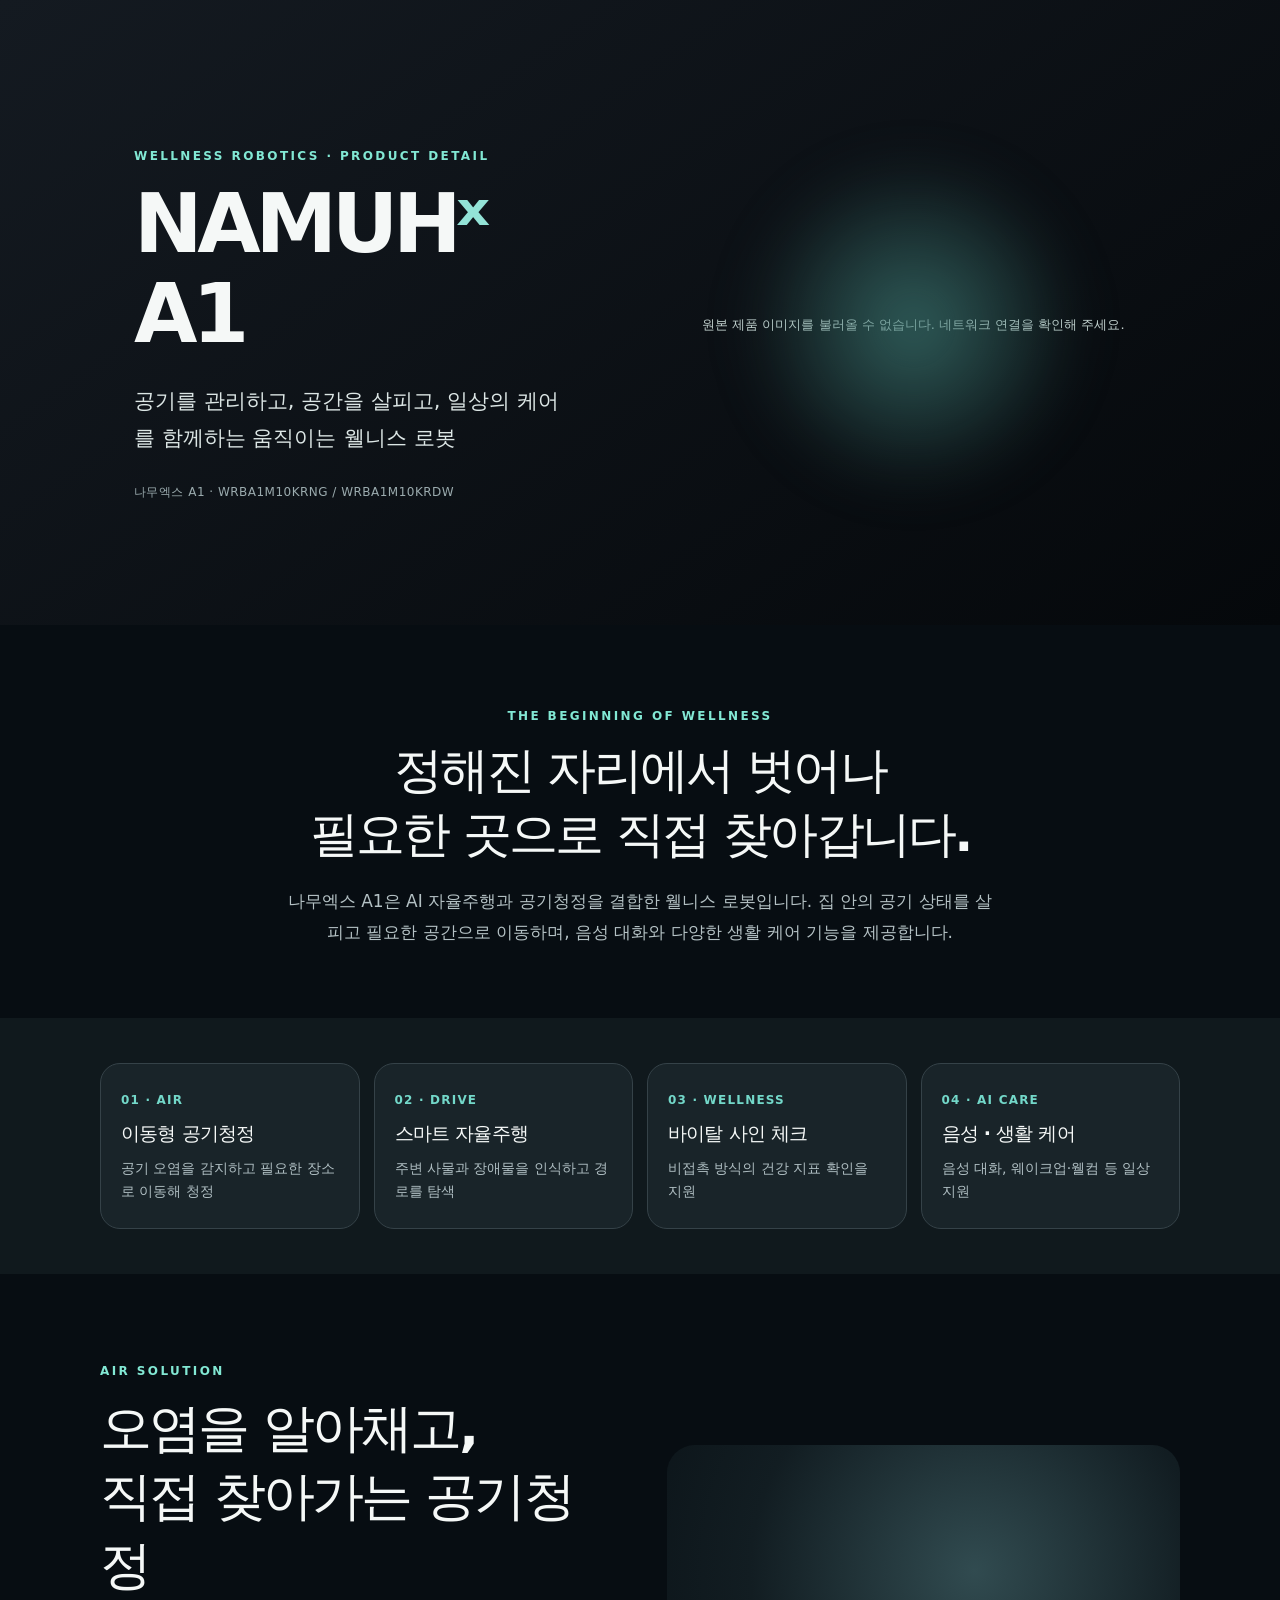
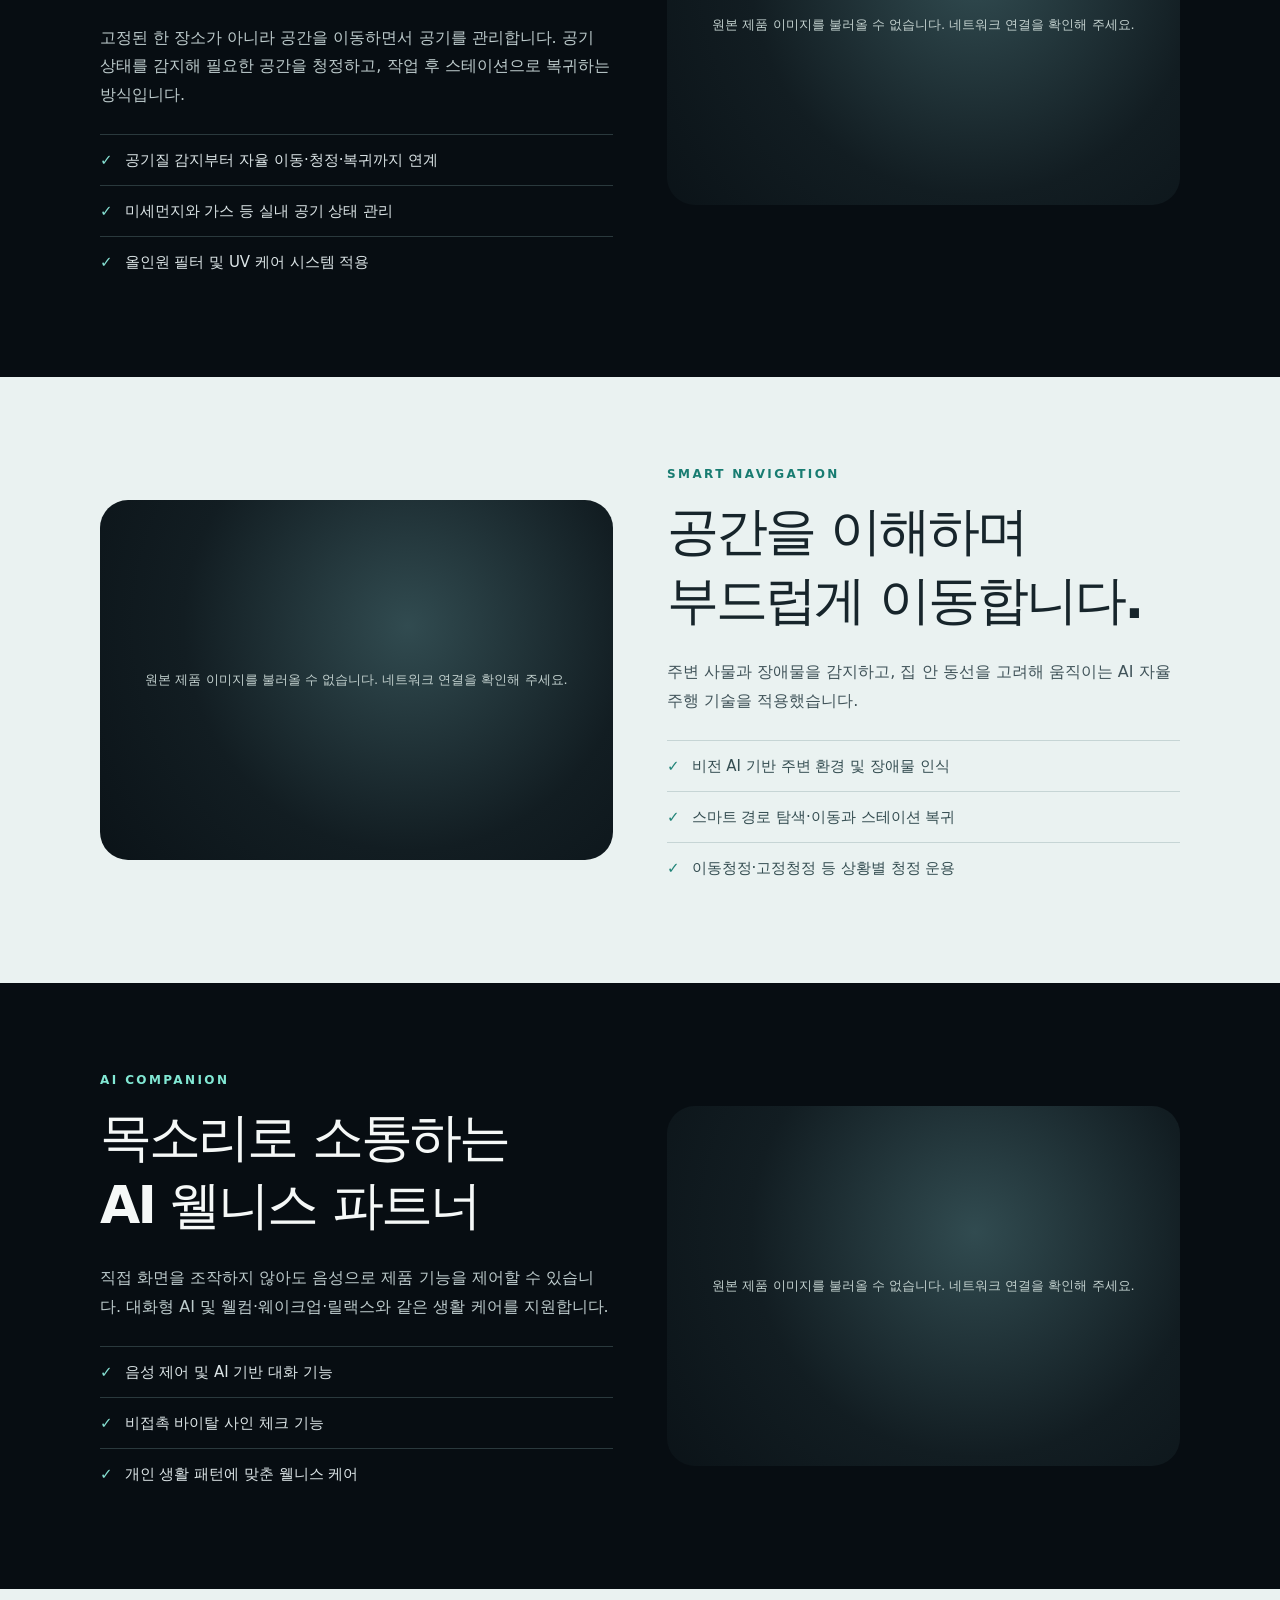
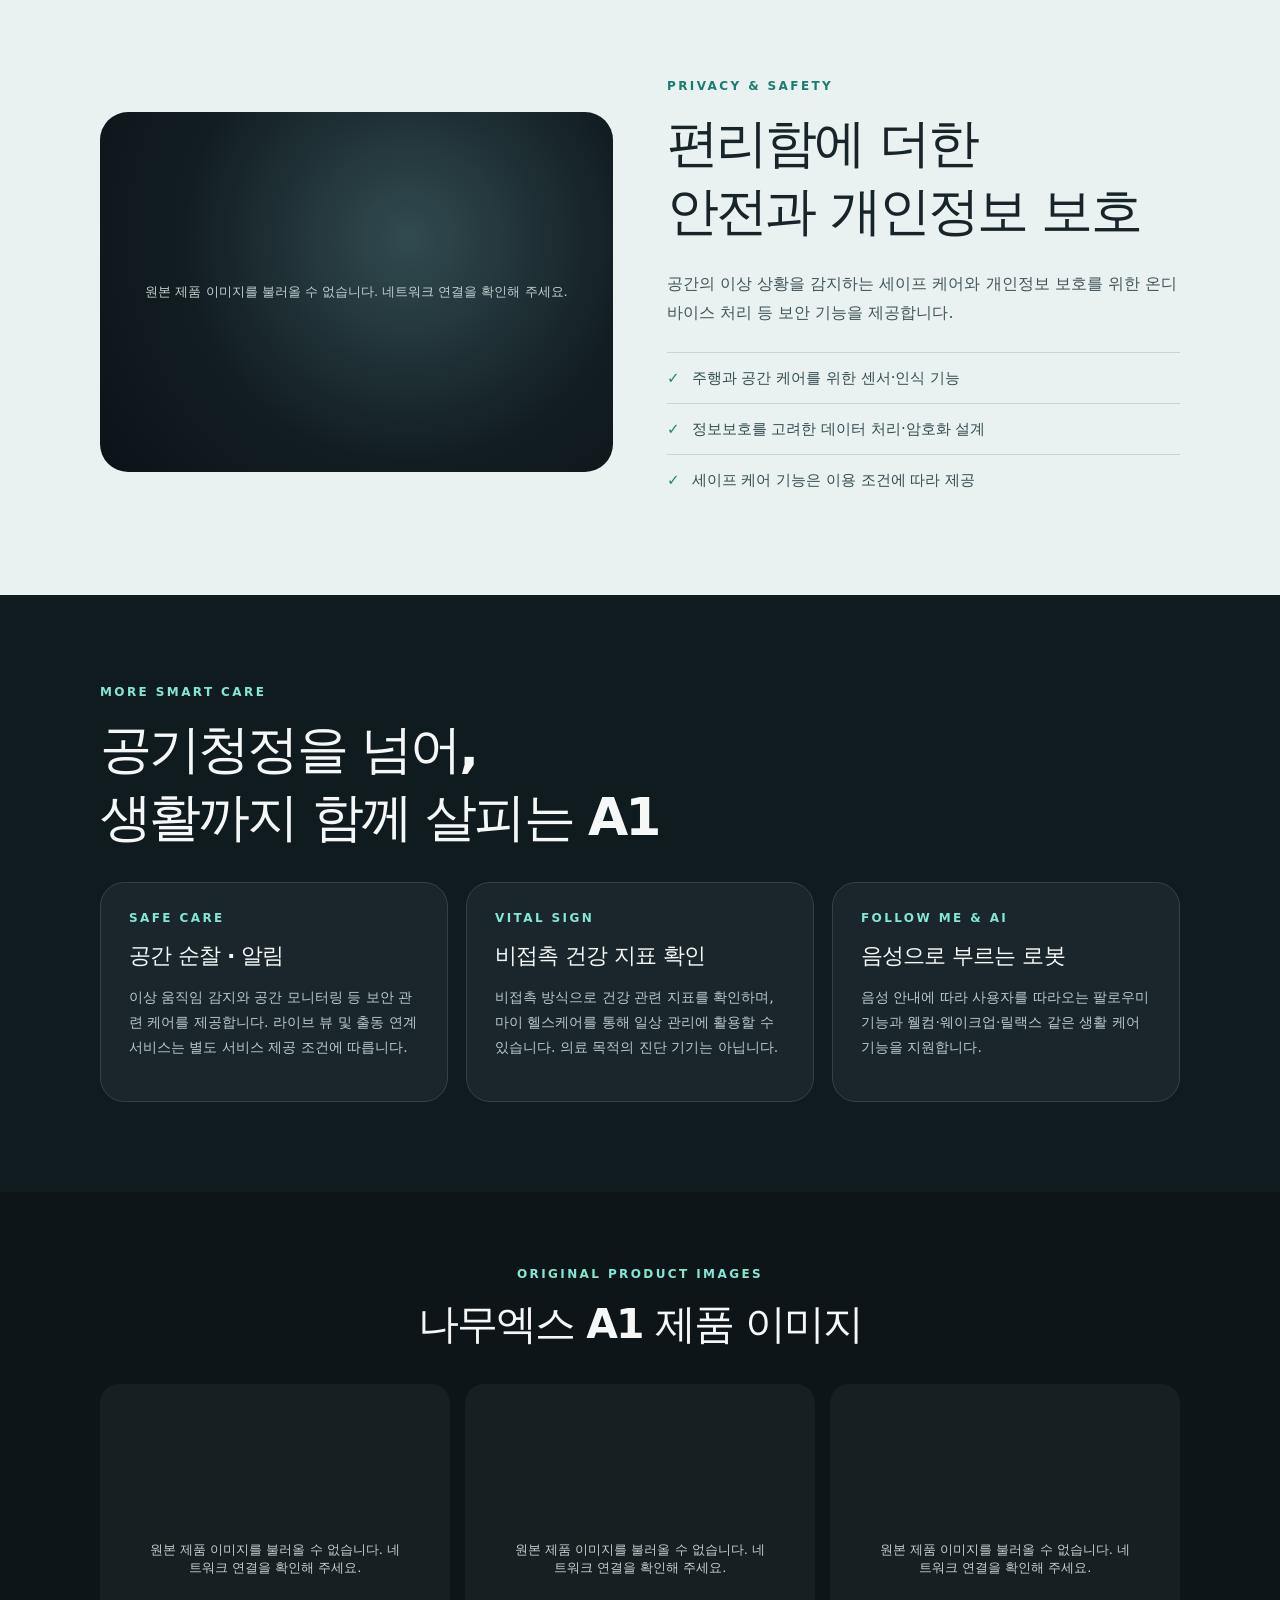
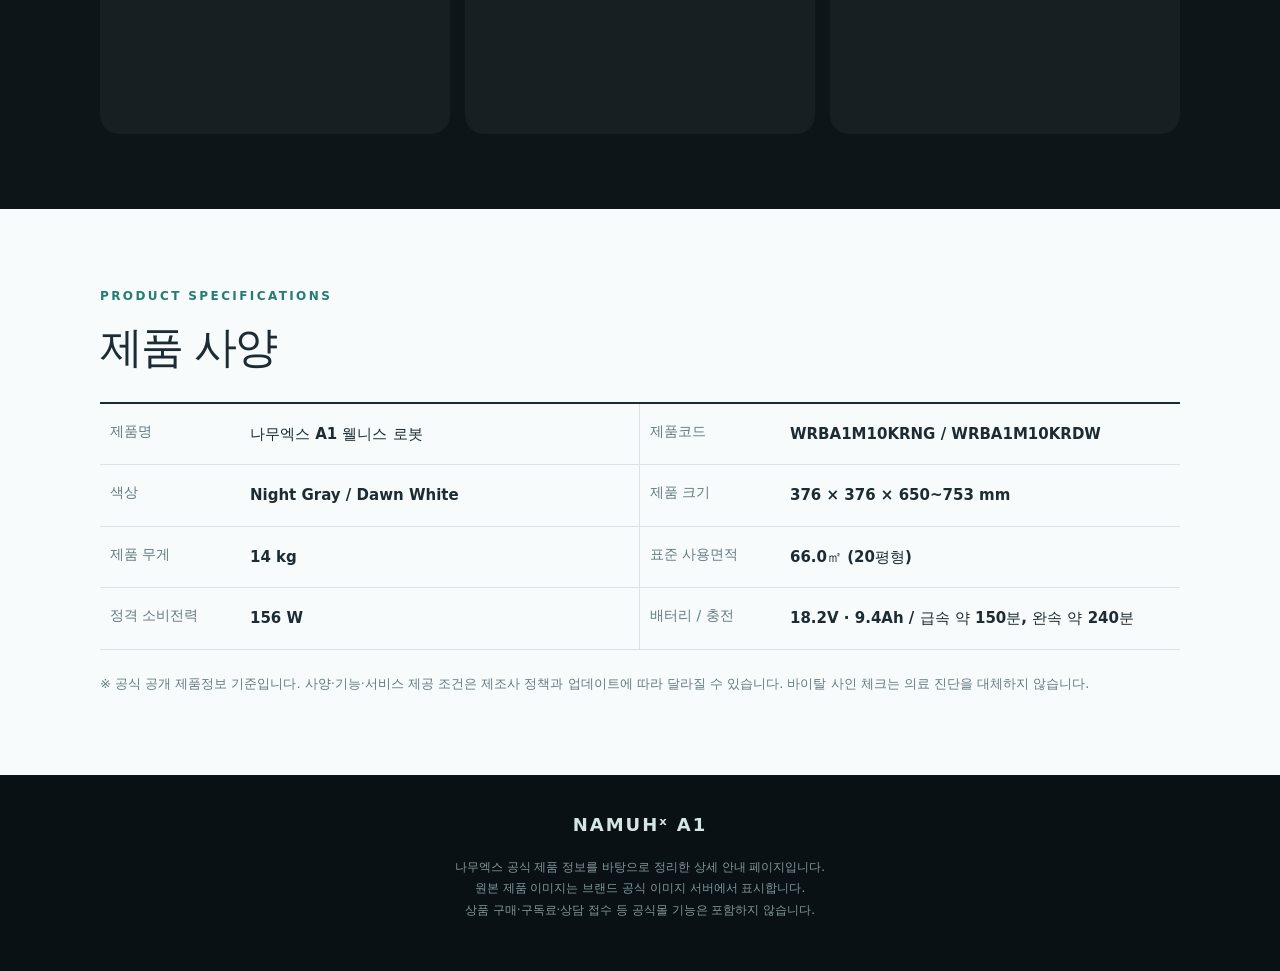
==== namuhx-a1-detail.html @ 2aa23c5c "Add files via upload" ====
<!doctype html>
<html lang="ko">
<head>
  <meta charset="utf-8">
  <meta name="viewport" content="width=device-width,initial-scale=1,viewport-fit=cover">
  <meta name="color-scheme" content="dark light">
  <meta name="theme-color" content="#070e13">
  <meta name="description" content="나무엑스 A1 웰니스 로봇 제품 상세 소개. 에어솔루션, 자율주행, 헬스케어, 보안, 제품 사양.">
  <title>나무엑스 A1 | 제품 상세</title>
  <style>
    :root{font-family:system-ui,-apple-system,BlinkMacSystemFont,'Apple SD Gothic Neo','Malgun Gothic',sans-serif;color:#f5f8f7;background:#070d12;font-synthesis:none}
    *{box-sizing:border-box}html{scroll-behavior:smooth}body{margin:0}h1,h2,h3,p{margin-top:0}p{line-height:1.8}
    .wrap{width:min(100%,1080px);margin:auto}.eyebrow{display:block;color:#82e8d4;font-size:12px;letter-spacing:.2em;font-weight:800;text-transform:uppercase;margin-bottom:16px}
    .hero{background:linear-gradient(145deg,#141a21,#05080b);position:relative;overflow:hidden}
    .hero-grid{min-height:625px;display:grid;grid-template-columns:1fr .9fr;align-items:center;gap:30px;padding:80px 34px 55px}
    .hero-text{position:relative;z-index:1}.hero h1{font-size:clamp(46px,7vw,82px);letter-spacing:-.065em;line-height:1.1;margin:0 0 24px;font-weight:800}.hero h1 span{color:#93e3d7}
    .hero .lead{color:#dce6e5;max-width:440px;font-size:clamp(17px,2vw,21px);line-height:1.75}.model{margin-top:28px;color:#9babae;font-size:12px;letter-spacing:.04em}
    .hero-art{position:relative;display:flex;align-items:center;justify-content:center;min-height:470px}
    .hero-art:before{content:"";position:absolute;border-radius:50%;width:min(75%,480px);aspect-ratio:1;background:radial-gradient(circle,#407f79b8,#162d3600 68%);filter:blur(26px)}
    .hero-art img{position:relative;max-width:100%;height:auto;max-height:500px;object-fit:contain;filter:drop-shadow(5px 24px 26px #0008)}
    .disclaimer{font-size:12px;color:#8b9699;line-height:1.7}
    .intro{padding:84px 28px 70px;text-align:center}.intro h2{font-size:clamp(30px,4.5vw,49px);letter-spacing:-.055em;line-height:1.3;margin-bottom:20px}.intro p{color:#b4c1c4;font-size:17px;max-width:720px;margin:0 auto}
    .feature-band{background:#10191d;padding:45px 24px}.feature-list{display:grid;grid-template-columns:repeat(4,minmax(0,1fr));gap:14px}.feature{padding:25px 20px;border:1px solid #354248;border-radius:20px;background:#192429}
    .feature .num{color:#73d8c9;font-size:12px;letter-spacing:.1em;font-weight:800}.feature h3{font-size:19px;letter-spacing:-.04em;margin:13px 0 10px}.feature p{font-size:14px;color:#afbec2;margin:0;line-height:1.65}
    .section{padding:90px 30px}.section-grid{display:grid;grid-template-columns:1fr 1fr;gap:54px;align-items:center}.section h2{font-size:clamp(31px,4.2vw,52px);letter-spacing:-.055em;line-height:1.32;margin-bottom:24px}.section p{color:#bdcbcc;font-size:16px}.section .facts{padding:0;margin:24px 0 0;list-style:none}
    .section .facts li{display:flex;gap:12px;align-items:start;padding:13px 0;border-top:1px solid #2a393d;color:#dce5e7;line-height:1.6;font-size:15px}.section .facts li:before{content:'✓';color:#86e1d3;font-weight:900}
    .media{min-height:360px;border-radius:28px;background:radial-gradient(circle at 60% 35%,#314b50,#121d22 58%,#0b1318);display:flex;justify-content:center;align-items:center;overflow:hidden;padding:25px}
    .media img{max-width:100%;width:100%;height:auto;max-height:550px;object-fit:contain;border-radius:12px}
    .media.picture{padding:0}.media.picture img{max-height:none}
    .reverse .media{order:-1}.light{background:#eaf2f1;color:#17252b}.light h2{color:#17252b}.light p{color:#41545a}.light .facts li{color:#344d51;border-top-color:#c6d5d5}.light .facts li:before{color:#218478}
    .care-grid{display:grid;grid-template-columns:repeat(3,minmax(0,1fr));gap:18px;margin-top:30px}
    .care-card{background:#1a262b;border:1px solid #334247;border-radius:24px;padding:28px;min-height:220px}
    .care-card h3{font-size:22px;letter-spacing:-.04em;margin:0 0 14px}.care-card p{font-size:14px;color:#b9c9cc;margin:0}
    .gallery{background:#0d1519;padding:75px 24px}.gallery h2{text-align:center;font-size:clamp(28px,4vw,41px);letter-spacing:-.05em;margin-bottom:32px}.gallery-grid{display:grid;grid-template-columns:repeat(3,minmax(0,1fr));gap:15px}.photo-tile{border-radius:19px;padding:25px;background:#171f23;display:flex;align-items:center;justify-content:center;aspect-ratio:1}.photo-tile img{max-width:100%;max-height:100%;object-fit:contain}
    .specs{padding:80px 25px;background:#f8fbfb;color:#1d2b32}.specs h2{font-size:clamp(28px,4vw,43px);letter-spacing:-.055em;margin-bottom:25px}.specs-grid{display:grid;grid-template-columns:repeat(2,minmax(0,1fr));border-top:2px solid #182e33}
    .spec{display:flex;gap:15px;padding:19px 10px;border-bottom:1px solid #d9e2e4}.spec:nth-child(odd){border-right:1px solid #d9e2e4}.spec dt{flex:0 0 125px;color:#647980;font-size:14px}.spec dd{margin:0;font-size:15px;font-weight:650;line-height:1.5}
    .spec-note{font-size:13px;color:#657a81;margin:22px 0 0}.end{padding:34px 28px 50px;background:#0a1115;text-align:center;font-size:12px;color:#82969a;line-height:1.8}.end strong{font-size:18px;color:#d4e5e4;letter-spacing:.11em}
    .img-fail{display:none;color:#c2d0ce;font-size:13px;padding:20px;text-align:center}.media img[src=""]{display:none}
    @media(max-width:720px){
      .hero-grid{padding:49px 24px 42px;grid-template-columns:1fr;gap:0;min-height:0}.hero h1{font-size:52px}.hero-art{min-height:0;height:365px}.hero-art img{max-height:350px}.intro{padding:62px 24px}.intro p{font-size:15px}
      .feature-band{padding:26px 16px}.feature-list{grid-template-columns:repeat(2,minmax(0,1fr));gap:9px}.feature{padding:21px 16px}.feature h3{font-size:16px}.feature p{font-size:12px}
      .care-grid{grid-template-columns:1fr;gap:12px}.care-card{min-height:0;padding:23px}.care-card h3{font-size:19px}
      .section{padding:64px 20px}.section-grid{grid-template-columns:1fr;gap:28px}.section h2{font-size:33px;margin-bottom:16px}.section p{font-size:15px}.reverse .media{order:0}.media{min-height:270px;border-radius:20px}.gallery{padding:55px 15px}.gallery-grid{gap:8px}.photo-tile{padding:8px;border-radius:12px}.specs{padding:57px 20px}.specs-grid{grid-template-columns:1fr}.spec{border-right:0!important}.spec dt{flex-basis:105px}.spec dd{font-size:14px}
    }
    @media(prefers-reduced-motion:reduce){html{scroll-behavior:auto}}
  </style>
</head>
<body>
  <!-- 나무엑스 공식몰 메뉴/주문·구독 UI 없이 제품 내용만 보여주는 독립 문서. -->
  <main>
    <section class="hero">
      <div class="wrap hero-grid">
        <div class="hero-text">
          <span class="eyebrow">Wellness Robotics · Product Detail</span>
          <h1>NAMUH<span>ˣ</span><br>A1</h1>
          <p class="lead">공기를 관리하고, 공간을 살피고, 일상의 케어를 함께하는 <b>움직이는 웰니스 로봇</b></p>
          <div class="model">나무엑스 A1 · WRBA1M10KRNG / WRBA1M10KRDW</div>
        </div>
        <div class="hero-art"><img src="https://godomall-storage.cdn-nhncommerce.com/666491d955848ac771719e187e418aef/goods/1000000017/image/detail/1000000017_detail_110.png" alt="나무엑스 A1 제품 원본 사진" referrerpolicy="no-referrer" decoding="async" fetchpriority="high"></div>
      </div>
    </section>

    <section class="wrap intro">
      <span class="eyebrow">The Beginning of Wellness</span>
      <h2>정해진 자리에서 벗어나<br>필요한 곳으로 직접 찾아갑니다.</h2>
      <p>나무엑스 A1은 AI 자율주행과 공기청정을 결합한 웰니스 로봇입니다. 집 안의 공기 상태를 살피고 필요한 공간으로 이동하며, 음성 대화와 다양한 생활 케어 기능을 제공합니다.</p>
    </section>

    <section class="feature-band">
      <div class="wrap feature-list">
        <article class="feature"><span class="num">01 · AIR</span><h3>이동형 공기청정</h3><p>공기 오염을 감지하고 필요한 장소로 이동해 청정</p></article>
        <article class="feature"><span class="num">02 · DRIVE</span><h3>스마트 자율주행</h3><p>주변 사물과 장애물을 인식하고 경로를 탐색</p></article>
        <article class="feature"><span class="num">03 · WELLNESS</span><h3>바이탈 사인 체크</h3><p>비접촉 방식의 건강 지표 확인을 지원</p></article>
        <article class="feature"><span class="num">04 · AI CARE</span><h3>음성 · 생활 케어</h3><p>음성 대화, 웨이크업·웰컴 등 일상 지원</p></article>
      </div>
    </section>

    <section class="section">
      <div class="wrap section-grid">
        <div>
          <span class="eyebrow">Air Solution</span>
          <h2>오염을 알아채고,<br>직접 찾아가는 공기청정</h2>
          <p>고정된 한 장소가 아니라 공간을 이동하면서 공기를 관리합니다. 공기 상태를 감지해 필요한 공간을 청정하고, 작업 후 스테이션으로 복귀하는 방식입니다.</p>
          <ul class="facts">
            <li>공기질 감지부터 자율 이동·청정·복귀까지 연계</li>
            <li>미세먼지와 가스 등 실내 공기 상태 관리</li>
            <li>올인원 필터 및 UV 케어 시스템 적용</li>
          </ul>
        </div>
        <div class="media"><img src="https://skmagicnamuh4.cdn-nhncommerce.com/data/skin/front/no101/img/goods/pod/a1_01.png" alt="나무엑스 공식 원본 A1 제품 이미지" loading="lazy" decoding="async" referrerpolicy="no-referrer"></div>
      </div>
    </section>

    <section class="section light reverse">
      <div class="wrap section-grid">
        <div>
          <span class="eyebrow" style="color:#187c71">Smart Navigation</span>
          <h2>공간을 이해하며<br>부드럽게 이동합니다.</h2>
          <p>주변 사물과 장애물을 감지하고, 집 안 동선을 고려해 움직이는 AI 자율주행 기술을 적용했습니다.</p>
          <ul class="facts">
            <li>비전 AI 기반 주변 환경 및 장애물 인식</li>
            <li>스마트 경로 탐색·이동과 스테이션 복귀</li>
            <li>이동청정·고정청정 등 상황별 청정 운용</li>
          </ul>
        </div>
        <div class="media"><img src="https://godomall-storage.cdn-nhncommerce.com/666491d955848ac771719e187e418aef/goods/1000000017/image/detail/1000000017_detail_52.png" alt="나무엑스 A1 공식 제품 이미지" loading="lazy" decoding="async" referrerpolicy="no-referrer"></div>
      </div>
    </section>

    <section class="section">
      <div class="wrap section-grid">
        <div>
          <span class="eyebrow">AI Companion</span>
          <h2>목소리로 소통하는<br>AI 웰니스 파트너</h2>
          <p>직접 화면을 조작하지 않아도 음성으로 제품 기능을 제어할 수 있습니다. 대화형 AI 및 웰컴·웨이크업·릴랙스와 같은 생활 케어를 지원합니다.</p>
          <ul class="facts">
            <li>음성 제어 및 AI 기반 대화 기능</li>
            <li>비접촉 바이탈 사인 체크 기능</li>
            <li>개인 생활 패턴에 맞춘 웰니스 케어</li>
          </ul>
        </div>
        <div class="media picture"><img src="https://skmagicnamuh4.cdn-nhncommerce.com/data/skin/front/no101/img/goods/pod/a1_16.png" alt="나무엑스 공식 AI 음성 대화 기능 이미지" loading="lazy" decoding="async" referrerpolicy="no-referrer"></div>
      </div>
    </section>

    <section class="section light reverse">
      <div class="wrap section-grid">
        <div>
          <span class="eyebrow" style="color:#187c71">Privacy &amp; Safety</span>
          <h2>편리함에 더한<br>안전과 개인정보 보호</h2>
          <p>공간의 이상 상황을 감지하는 세이프 케어와 개인정보 보호를 위한 온디바이스 처리 등 보안 기능을 제공합니다.</p>
          <ul class="facts">
            <li>주행과 공간 케어를 위한 센서·인식 기능</li>
            <li>정보보호를 고려한 데이터 처리·암호화 설계</li>
            <li>세이프 케어 기능은 이용 조건에 따라 제공</li>
          </ul>
        </div>
        <div class="media picture"><img src="https://skmagicnamuh4.cdn-nhncommerce.com/data/skin/front/no101/img/goods/pod/a1_17.png" alt="나무엑스 공식 보안 기능 설명 이미지" loading="lazy" decoding="async" referrerpolicy="no-referrer"></div>
      </div>
    </section>

    <section class="section" style="background:#101b20">
      <div class="wrap">
        <span class="eyebrow">More Smart Care</span>
        <h2>공기청정을 넘어,<br>생활까지 함께 살피는 A1</h2>
        <div class="care-grid">
          <article class="care-card"><span class="eyebrow">Safe Care</span><h3>공간 순찰 · 알림</h3><p>이상 움직임 감지와 공간 모니터링 등 보안 관련 케어를 제공합니다. 라이브 뷰 및 출동 연계 서비스는 별도 서비스 제공 조건에 따릅니다.</p></article>
          <article class="care-card"><span class="eyebrow">Vital Sign</span><h3>비접촉 건강 지표 확인</h3><p>비접촉 방식으로 건강 관련 지표를 확인하며, 마이 헬스케어를 통해 일상 관리에 활용할 수 있습니다. 의료 목적의 진단 기기는 아닙니다.</p></article>
          <article class="care-card"><span class="eyebrow">Follow Me &amp; AI</span><h3>음성으로 부르는 로봇</h3><p>음성 안내에 따라 사용자를 따라오는 팔로우미 기능과 웰컴·웨이크업·릴랙스 같은 생활 케어 기능을 지원합니다.</p></article>
        </div>
      </div>
    </section>

    <section class="gallery">
      <div class="wrap">
        <span class="eyebrow" style="text-align:center">Original Product Images</span>
        <h2>나무엑스 A1 제품 이미지</h2>
        <div class="gallery-grid">
          <div class="photo-tile"><img src="https://godomall-storage.cdn-nhncommerce.com/666491d955848ac771719e187e418aef/goods/1000000017/image/detail/1000000017_detail_024.png" alt="나무엑스 A1 공식 제품 이미지 1" loading="lazy" referrerpolicy="no-referrer"></div>
          <div class="photo-tile"><img src="https://godomall-storage.cdn-nhncommerce.com/666491d955848ac771719e187e418aef/goods/1000000017/image/detail/1000000017_detail_27.png" alt="나무엑스 A1 공식 제품 이미지 2" loading="lazy" referrerpolicy="no-referrer"></div>
          <div class="photo-tile"><img src="https://godomall-storage.cdn-nhncommerce.com/666491d955848ac771719e187e418aef/goods/1000000017/image/detail/1000000017_detail_52.png" alt="나무엑스 A1 공식 제품 이미지 3" loading="lazy" referrerpolicy="no-referrer"></div>
        </div>
      </div>
    </section>

    <section class="specs">
      <div class="wrap">
        <span class="eyebrow" style="color:#267b75">Product Specifications</span>
        <h2>제품 사양</h2>
        <dl class="specs-grid">
          <div class="spec"><dt>제품명</dt><dd>나무엑스 A1 웰니스 로봇</dd></div>
          <div class="spec"><dt>제품코드</dt><dd>WRBA1M10KRNG / WRBA1M10KRDW</dd></div>
          <div class="spec"><dt>색상</dt><dd>Night Gray / Dawn White</dd></div>
          <div class="spec"><dt>제품 크기</dt><dd>376 × 376 × 650~753 mm</dd></div>
          <div class="spec"><dt>제품 무게</dt><dd>14 kg</dd></div>
          <div class="spec"><dt>표준 사용면적</dt><dd>66.0㎡ (20평형)</dd></div>
          <div class="spec"><dt>정격 소비전력</dt><dd>156 W</dd></div>
          <div class="spec"><dt>배터리 / 충전</dt><dd>18.2V · 9.4Ah / 급속 약 150분, 완속 약 240분</dd></div>
        </dl>
        <p class="spec-note">※ 공식 공개 제품정보 기준입니다. 사양·기능·서비스 제공 조건은 제조사 정책과 업데이트에 따라 달라질 수 있습니다. 바이탈 사인 체크는 의료 진단을 대체하지 않습니다.</p>
      </div>
    </section>
  </main>
  <footer class="end"><strong>NAMUHˣ A1</strong><p style="margin:15px auto 0;max-width:640px">나무엑스 공식 제품 정보를 바탕으로 정리한 상세 안내 페이지입니다.<br>원본 제품 이미지는 브랜드 공식 이미지 서버에서 표시합니다.<br>상품 구매·구독료·상담 접수 등 공식몰 기능은 포함하지 않습니다.</p></footer>
  <script>
    // 외부 공식 이미지 CDN 장애 시 잘못된 대체 제품을 보여주지 않고 안내만 표시.
    document.querySelectorAll('img').forEach(img=>{
      const fail=()=>{
        if(img.dataset.failed==='1')return;
        img.dataset.failed='1';
        img.style.display='none';
        const note=document.createElement('span');
        note.className='img-fail';note.style.display='block';
        note.textContent='원본 제품 이미지를 불러올 수 없습니다. 네트워크 연결을 확인해 주세요.';
        img.insertAdjacentElement('afterend',note);
      };
      img.addEventListener('error',fail,{once:true});
      if(img.complete && !img.naturalWidth)fail();
    });
  </script>
</body>
</html>
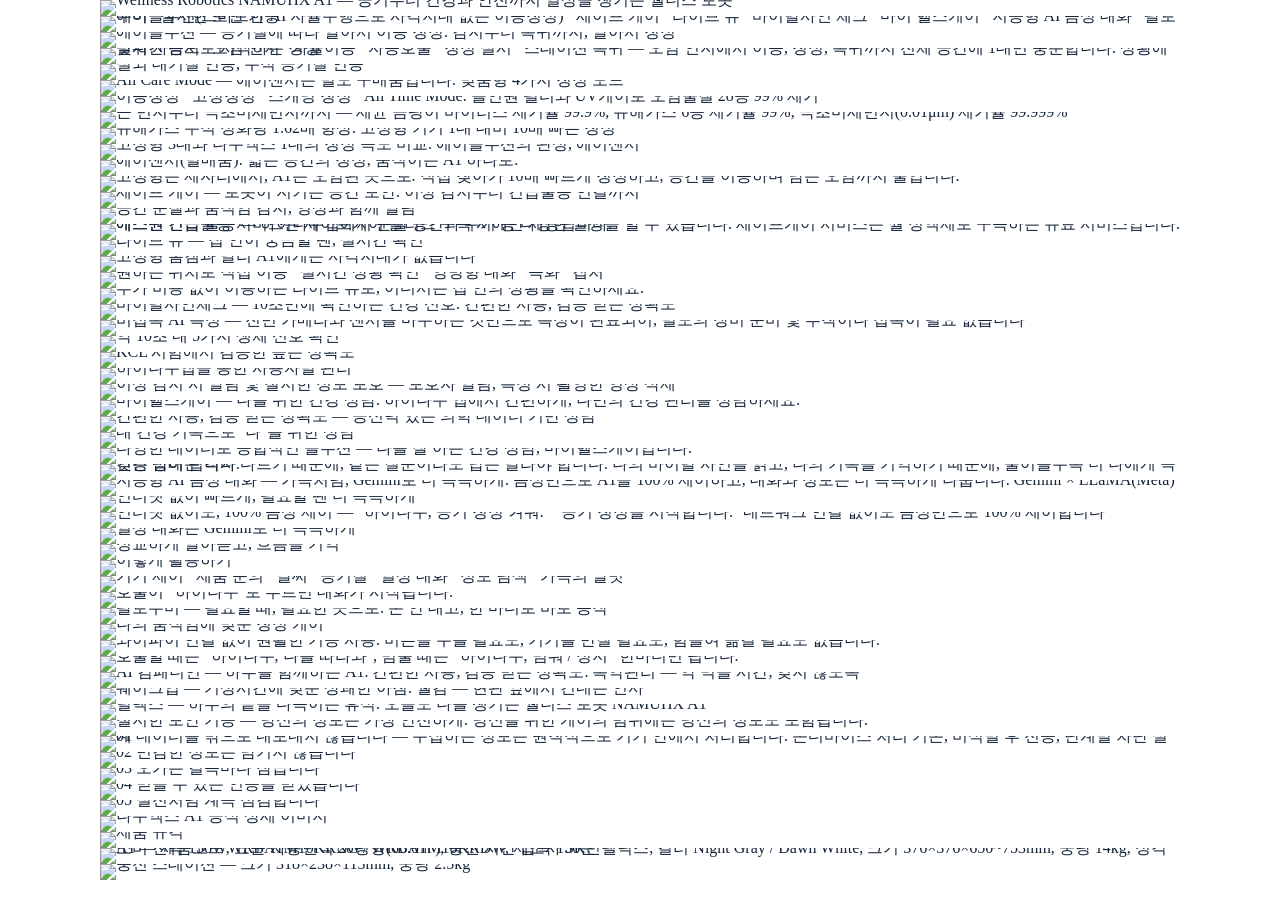
==== commit c03ecc6a: "fix: show original NAMUHX A1 detail from sk-smart-sales without store page (v6.11.15)" ====
--- a/namuhx-a1-detail.html
+++ b/namuhx-a1-detail.html
@@ -1,202 +1,34 @@
 <!doctype html>
 <html lang="ko">
 <head>
-  <meta charset="utf-8">
-  <meta name="viewport" content="width=device-width,initial-scale=1,viewport-fit=cover">
-  <meta name="color-scheme" content="dark light">
-  <meta name="theme-color" content="#070e13">
-  <meta name="description" content="나무엑스 A1 웰니스 로봇 제품 상세 소개. 에어솔루션, 자율주행, 헬스케어, 보안, 제품 사양.">
-  <title>나무엑스 A1 | 제품 상세</title>
-  <style>
-    :root{font-family:system-ui,-apple-system,BlinkMacSystemFont,'Apple SD Gothic Neo','Malgun Gothic',sans-serif;color:#f5f8f7;background:#070d12;font-synthesis:none}
-    *{box-sizing:border-box}html{scroll-behavior:smooth}body{margin:0}h1,h2,h3,p{margin-top:0}p{line-height:1.8}
-    .wrap{width:min(100%,1080px);margin:auto}.eyebrow{display:block;color:#82e8d4;font-size:12px;letter-spacing:.2em;font-weight:800;text-transform:uppercase;margin-bottom:16px}
-    .hero{background:linear-gradient(145deg,#141a21,#05080b);position:relative;overflow:hidden}
-    .hero-grid{min-height:625px;display:grid;grid-template-columns:1fr .9fr;align-items:center;gap:30px;padding:80px 34px 55px}
-    .hero-text{position:relative;z-index:1}.hero h1{font-size:clamp(46px,7vw,82px);letter-spacing:-.065em;line-height:1.1;margin:0 0 24px;font-weight:800}.hero h1 span{color:#93e3d7}
-    .hero .lead{color:#dce6e5;max-width:440px;font-size:clamp(17px,2vw,21px);line-height:1.75}.model{margin-top:28px;color:#9babae;font-size:12px;letter-spacing:.04em}
-    .hero-art{position:relative;display:flex;align-items:center;justify-content:center;min-height:470px}
-    .hero-art:before{content:"";position:absolute;border-radius:50%;width:min(75%,480px);aspect-ratio:1;background:radial-gradient(circle,#407f79b8,#162d3600 68%);filter:blur(26px)}
-    .hero-art img{position:relative;max-width:100%;height:auto;max-height:500px;object-fit:contain;filter:drop-shadow(5px 24px 26px #0008)}
-    .disclaimer{font-size:12px;color:#8b9699;line-height:1.7}
-    .intro{padding:84px 28px 70px;text-align:center}.intro h2{font-size:clamp(30px,4.5vw,49px);letter-spacing:-.055em;line-height:1.3;margin-bottom:20px}.intro p{color:#b4c1c4;font-size:17px;max-width:720px;margin:0 auto}
-    .feature-band{background:#10191d;padding:45px 24px}.feature-list{display:grid;grid-template-columns:repeat(4,minmax(0,1fr));gap:14px}.feature{padding:25px 20px;border:1px solid #354248;border-radius:20px;background:#192429}
-    .feature .num{color:#73d8c9;font-size:12px;letter-spacing:.1em;font-weight:800}.feature h3{font-size:19px;letter-spacing:-.04em;margin:13px 0 10px}.feature p{font-size:14px;color:#afbec2;margin:0;line-height:1.65}
-    .section{padding:90px 30px}.section-grid{display:grid;grid-template-columns:1fr 1fr;gap:54px;align-items:center}.section h2{font-size:clamp(31px,4.2vw,52px);letter-spacing:-.055em;line-height:1.32;margin-bottom:24px}.section p{color:#bdcbcc;font-size:16px}.section .facts{padding:0;margin:24px 0 0;list-style:none}
-    .section .facts li{display:flex;gap:12px;align-items:start;padding:13px 0;border-top:1px solid #2a393d;color:#dce5e7;line-height:1.6;font-size:15px}.section .facts li:before{content:'✓';color:#86e1d3;font-weight:900}
-    .media{min-height:360px;border-radius:28px;background:radial-gradient(circle at 60% 35%,#314b50,#121d22 58%,#0b1318);display:flex;justify-content:center;align-items:center;overflow:hidden;padding:25px}
-    .media img{max-width:100%;width:100%;height:auto;max-height:550px;object-fit:contain;border-radius:12px}
-    .media.picture{padding:0}.media.picture img{max-height:none}
-    .reverse .media{order:-1}.light{background:#eaf2f1;color:#17252b}.light h2{color:#17252b}.light p{color:#41545a}.light .facts li{color:#344d51;border-top-color:#c6d5d5}.light .facts li:before{color:#218478}
-    .care-grid{display:grid;grid-template-columns:repeat(3,minmax(0,1fr));gap:18px;margin-top:30px}
-    .care-card{background:#1a262b;border:1px solid #334247;border-radius:24px;padding:28px;min-height:220px}
-    .care-card h3{font-size:22px;letter-spacing:-.04em;margin:0 0 14px}.care-card p{font-size:14px;color:#b9c9cc;margin:0}
-    .gallery{background:#0d1519;padding:75px 24px}.gallery h2{text-align:center;font-size:clamp(28px,4vw,41px);letter-spacing:-.05em;margin-bottom:32px}.gallery-grid{display:grid;grid-template-columns:repeat(3,minmax(0,1fr));gap:15px}.photo-tile{border-radius:19px;padding:25px;background:#171f23;display:flex;align-items:center;justify-content:center;aspect-ratio:1}.photo-tile img{max-width:100%;max-height:100%;object-fit:contain}
-    .specs{padding:80px 25px;background:#f8fbfb;color:#1d2b32}.specs h2{font-size:clamp(28px,4vw,43px);letter-spacing:-.055em;margin-bottom:25px}.specs-grid{display:grid;grid-template-columns:repeat(2,minmax(0,1fr));border-top:2px solid #182e33}
-    .spec{display:flex;gap:15px;padding:19px 10px;border-bottom:1px solid #d9e2e4}.spec:nth-child(odd){border-right:1px solid #d9e2e4}.spec dt{flex:0 0 125px;color:#647980;font-size:14px}.spec dd{margin:0;font-size:15px;font-weight:650;line-height:1.5}
-    .spec-note{font-size:13px;color:#657a81;margin:22px 0 0}.end{padding:34px 28px 50px;background:#0a1115;text-align:center;font-size:12px;color:#82969a;line-height:1.8}.end strong{font-size:18px;color:#d4e5e4;letter-spacing:.11em}
-    .img-fail{display:none;color:#c2d0ce;font-size:13px;padding:20px;text-align:center}.media img[src=""]{display:none}
-    @media(max-width:720px){
-      .hero-grid{padding:49px 24px 42px;grid-template-columns:1fr;gap:0;min-height:0}.hero h1{font-size:52px}.hero-art{min-height:0;height:365px}.hero-art img{max-height:350px}.intro{padding:62px 24px}.intro p{font-size:15px}
-      .feature-band{padding:26px 16px}.feature-list{grid-template-columns:repeat(2,minmax(0,1fr));gap:9px}.feature{padding:21px 16px}.feature h3{font-size:16px}.feature p{font-size:12px}
-      .care-grid{grid-template-columns:1fr;gap:12px}.care-card{min-height:0;padding:23px}.care-card h3{font-size:19px}
-      .section{padding:64px 20px}.section-grid{grid-template-columns:1fr;gap:28px}.section h2{font-size:33px;margin-bottom:16px}.section p{font-size:15px}.reverse .media{order:0}.media{min-height:270px;border-radius:20px}.gallery{padding:55px 15px}.gallery-grid{gap:8px}.photo-tile{padding:8px;border-radius:12px}.specs{padding:57px 20px}.specs-grid{grid-template-columns:1fr}.spec{border-right:0!important}.spec dt{flex-basis:105px}.spec dd{font-size:14px}
-    }
-    @media(prefers-reduced-motion:reduce){html{scroll-behavior:auto}}
-  </style>
+<meta charset="utf-8">
+<meta name="viewport" content="width=device-width,initial-scale=1,viewport-fit=cover">
+<meta name="color-scheme" content="light">
+<title>나무엑스 A1 · 공식 원본 상세정보</title>
+<style>
+  html,body{margin:0;padding:0;background:#fff;color:#183342}
+  #namuhx-original-view{width:100%;max-width:1080px;margin:0 auto}
+  .load-state{padding:32px 20px;text-align:center;font:15px/1.6 system-ui,-apple-system,sans-serif;color:#476174}
+  /* 구매·판매 페이지로 이동하는 외부 원본링크는 노출하지 않습니다. */
+  .namuhx-original-detail .nhx-original-source{display:none}
+  #nhx-subdetail-dialog .nhx-subactions a{display:none!important}
+</style>
+<script defer src="./namuhx_subdetails.js?v=1"></script>
+<script defer src="./namuhx_detail.js?v=4"></script>
 </head>
 <body>
-  <!-- 나무엑스 공식몰 메뉴/주문·구독 UI 없이 제품 내용만 보여주는 독립 문서. -->
-  <main>
-    <section class="hero">
-      <div class="wrap hero-grid">
-        <div class="hero-text">
-          <span class="eyebrow">Wellness Robotics · Product Detail</span>
-          <h1>NAMUH<span>ˣ</span><br>A1</h1>
-          <p class="lead">공기를 관리하고, 공간을 살피고, 일상의 케어를 함께하는 <b>움직이는 웰니스 로봇</b></p>
-          <div class="model">나무엑스 A1 · WRBA1M10KRNG / WRBA1M10KRDW</div>
-        </div>
-        <div class="hero-art"><img src="https://godomall-storage.cdn-nhncommerce.com/666491d955848ac771719e187e418aef/goods/1000000017/image/detail/1000000017_detail_110.png" alt="나무엑스 A1 제품 원본 사진" referrerpolicy="no-referrer" decoding="async" fetchpriority="high"></div>
-      </div>
-    </section>
-
-    <section class="wrap intro">
-      <span class="eyebrow">The Beginning of Wellness</span>
-      <h2>정해진 자리에서 벗어나<br>필요한 곳으로 직접 찾아갑니다.</h2>
-      <p>나무엑스 A1은 AI 자율주행과 공기청정을 결합한 웰니스 로봇입니다. 집 안의 공기 상태를 살피고 필요한 공간으로 이동하며, 음성 대화와 다양한 생활 케어 기능을 제공합니다.</p>
-    </section>
-
-    <section class="feature-band">
-      <div class="wrap feature-list">
-        <article class="feature"><span class="num">01 · AIR</span><h3>이동형 공기청정</h3><p>공기 오염을 감지하고 필요한 장소로 이동해 청정</p></article>
-        <article class="feature"><span class="num">02 · DRIVE</span><h3>스마트 자율주행</h3><p>주변 사물과 장애물을 인식하고 경로를 탐색</p></article>
-        <article class="feature"><span class="num">03 · WELLNESS</span><h3>바이탈 사인 체크</h3><p>비접촉 방식의 건강 지표 확인을 지원</p></article>
-        <article class="feature"><span class="num">04 · AI CARE</span><h3>음성 · 생활 케어</h3><p>음성 대화, 웨이크업·웰컴 등 일상 지원</p></article>
-      </div>
-    </section>
-
-    <section class="section">
-      <div class="wrap section-grid">
-        <div>
-          <span class="eyebrow">Air Solution</span>
-          <h2>오염을 알아채고,<br>직접 찾아가는 공기청정</h2>
-          <p>고정된 한 장소가 아니라 공간을 이동하면서 공기를 관리합니다. 공기 상태를 감지해 필요한 공간을 청정하고, 작업 후 스테이션으로 복귀하는 방식입니다.</p>
-          <ul class="facts">
-            <li>공기질 감지부터 자율 이동·청정·복귀까지 연계</li>
-            <li>미세먼지와 가스 등 실내 공기 상태 관리</li>
-            <li>올인원 필터 및 UV 케어 시스템 적용</li>
-          </ul>
-        </div>
-        <div class="media"><img src="https://skmagicnamuh4.cdn-nhncommerce.com/data/skin/front/no101/img/goods/pod/a1_01.png" alt="나무엑스 공식 원본 A1 제품 이미지" loading="lazy" decoding="async" referrerpolicy="no-referrer"></div>
-      </div>
-    </section>
-
-    <section class="section light reverse">
-      <div class="wrap section-grid">
-        <div>
-          <span class="eyebrow" style="color:#187c71">Smart Navigation</span>
-          <h2>공간을 이해하며<br>부드럽게 이동합니다.</h2>
-          <p>주변 사물과 장애물을 감지하고, 집 안 동선을 고려해 움직이는 AI 자율주행 기술을 적용했습니다.</p>
-          <ul class="facts">
-            <li>비전 AI 기반 주변 환경 및 장애물 인식</li>
-            <li>스마트 경로 탐색·이동과 스테이션 복귀</li>
-            <li>이동청정·고정청정 등 상황별 청정 운용</li>
-          </ul>
-        </div>
-        <div class="media"><img src="https://godomall-storage.cdn-nhncommerce.com/666491d955848ac771719e187e418aef/goods/1000000017/image/detail/1000000017_detail_52.png" alt="나무엑스 A1 공식 제품 이미지" loading="lazy" decoding="async" referrerpolicy="no-referrer"></div>
-      </div>
-    </section>
-
-    <section class="section">
-      <div class="wrap section-grid">
-        <div>
-          <span class="eyebrow">AI Companion</span>
-          <h2>목소리로 소통하는<br>AI 웰니스 파트너</h2>
-          <p>직접 화면을 조작하지 않아도 음성으로 제품 기능을 제어할 수 있습니다. 대화형 AI 및 웰컴·웨이크업·릴랙스와 같은 생활 케어를 지원합니다.</p>
-          <ul class="facts">
-            <li>음성 제어 및 AI 기반 대화 기능</li>
-            <li>비접촉 바이탈 사인 체크 기능</li>
-            <li>개인 생활 패턴에 맞춘 웰니스 케어</li>
-          </ul>
-        </div>
-        <div class="media picture"><img src="https://skmagicnamuh4.cdn-nhncommerce.com/data/skin/front/no101/img/goods/pod/a1_16.png" alt="나무엑스 공식 AI 음성 대화 기능 이미지" loading="lazy" decoding="async" referrerpolicy="no-referrer"></div>
-      </div>
-    </section>
-
-    <section class="section light reverse">
-      <div class="wrap section-grid">
-        <div>
-          <span class="eyebrow" style="color:#187c71">Privacy &amp; Safety</span>
-          <h2>편리함에 더한<br>안전과 개인정보 보호</h2>
-          <p>공간의 이상 상황을 감지하는 세이프 케어와 개인정보 보호를 위한 온디바이스 처리 등 보안 기능을 제공합니다.</p>
-          <ul class="facts">
-            <li>주행과 공간 케어를 위한 센서·인식 기능</li>
-            <li>정보보호를 고려한 데이터 처리·암호화 설계</li>
-            <li>세이프 케어 기능은 이용 조건에 따라 제공</li>
-          </ul>
-        </div>
-        <div class="media picture"><img src="https://skmagicnamuh4.cdn-nhncommerce.com/data/skin/front/no101/img/goods/pod/a1_17.png" alt="나무엑스 공식 보안 기능 설명 이미지" loading="lazy" decoding="async" referrerpolicy="no-referrer"></div>
-      </div>
-    </section>
-
-    <section class="section" style="background:#101b20">
-      <div class="wrap">
-        <span class="eyebrow">More Smart Care</span>
-        <h2>공기청정을 넘어,<br>생활까지 함께 살피는 A1</h2>
-        <div class="care-grid">
-          <article class="care-card"><span class="eyebrow">Safe Care</span><h3>공간 순찰 · 알림</h3><p>이상 움직임 감지와 공간 모니터링 등 보안 관련 케어를 제공합니다. 라이브 뷰 및 출동 연계 서비스는 별도 서비스 제공 조건에 따릅니다.</p></article>
-          <article class="care-card"><span class="eyebrow">Vital Sign</span><h3>비접촉 건강 지표 확인</h3><p>비접촉 방식으로 건강 관련 지표를 확인하며, 마이 헬스케어를 통해 일상 관리에 활용할 수 있습니다. 의료 목적의 진단 기기는 아닙니다.</p></article>
-          <article class="care-card"><span class="eyebrow">Follow Me &amp; AI</span><h3>음성으로 부르는 로봇</h3><p>음성 안내에 따라 사용자를 따라오는 팔로우미 기능과 웰컴·웨이크업·릴랙스 같은 생활 케어 기능을 지원합니다.</p></article>
-        </div>
-      </div>
-    </section>
-
-    <section class="gallery">
-      <div class="wrap">
-        <span class="eyebrow" style="text-align:center">Original Product Images</span>
-        <h2>나무엑스 A1 제품 이미지</h2>
-        <div class="gallery-grid">
-          <div class="photo-tile"><img src="https://godomall-storage.cdn-nhncommerce.com/666491d955848ac771719e187e418aef/goods/1000000017/image/detail/1000000017_detail_024.png" alt="나무엑스 A1 공식 제품 이미지 1" loading="lazy" referrerpolicy="no-referrer"></div>
-          <div class="photo-tile"><img src="https://godomall-storage.cdn-nhncommerce.com/666491d955848ac771719e187e418aef/goods/1000000017/image/detail/1000000017_detail_27.png" alt="나무엑스 A1 공식 제품 이미지 2" loading="lazy" referrerpolicy="no-referrer"></div>
-          <div class="photo-tile"><img src="https://godomall-storage.cdn-nhncommerce.com/666491d955848ac771719e187e418aef/goods/1000000017/image/detail/1000000017_detail_52.png" alt="나무엑스 A1 공식 제품 이미지 3" loading="lazy" referrerpolicy="no-referrer"></div>
-        </div>
-      </div>
-    </section>
-
-    <section class="specs">
-      <div class="wrap">
-        <span class="eyebrow" style="color:#267b75">Product Specifications</span>
-        <h2>제품 사양</h2>
-        <dl class="specs-grid">
-          <div class="spec"><dt>제품명</dt><dd>나무엑스 A1 웰니스 로봇</dd></div>
-          <div class="spec"><dt>제품코드</dt><dd>WRBA1M10KRNG / WRBA1M10KRDW</dd></div>
-          <div class="spec"><dt>색상</dt><dd>Night Gray / Dawn White</dd></div>
-          <div class="spec"><dt>제품 크기</dt><dd>376 × 376 × 650~753 mm</dd></div>
-          <div class="spec"><dt>제품 무게</dt><dd>14 kg</dd></div>
-          <div class="spec"><dt>표준 사용면적</dt><dd>66.0㎡ (20평형)</dd></div>
-          <div class="spec"><dt>정격 소비전력</dt><dd>156 W</dd></div>
-          <div class="spec"><dt>배터리 / 충전</dt><dd>18.2V · 9.4Ah / 급속 약 150분, 완속 약 240분</dd></div>
-        </dl>
-        <p class="spec-note">※ 공식 공개 제품정보 기준입니다. 사양·기능·서비스 제공 조건은 제조사 정책과 업데이트에 따라 달라질 수 있습니다. 바이탈 사인 체크는 의료 진단을 대체하지 않습니다.</p>
-      </div>
-    </section>
-  </main>
-  <footer class="end"><strong>NAMUHˣ A1</strong><p style="margin:15px auto 0;max-width:640px">나무엑스 공식 제품 정보를 바탕으로 정리한 상세 안내 페이지입니다.<br>원본 제품 이미지는 브랜드 공식 이미지 서버에서 표시합니다.<br>상품 구매·구독료·상담 접수 등 공식몰 기능은 포함하지 않습니다.</p></footer>
-  <script>
-    // 외부 공식 이미지 CDN 장애 시 잘못된 대체 제품을 보여주지 않고 안내만 표시.
-    document.querySelectorAll('img').forEach(img=>{
-      const fail=()=>{
-        if(img.dataset.failed==='1')return;
-        img.dataset.failed='1';
-        img.style.display='none';
-        const note=document.createElement('span');
-        note.className='img-fail';note.style.display='block';
-        note.textContent='원본 제품 이미지를 불러올 수 없습니다. 네트워크 연결을 확인해 주세요.';
-        img.insertAdjacentElement('afterend',note);
-      };
-      img.addEventListener('error',fail,{once:true});
-      if(img.complete && !img.naturalWidth)fail();
-    });
-  </script>
+<main id="namuhx-original-view" aria-label="나무엑스 A1 제조사 원본 제품 설명">
+<p class="load-state">나무엑스 공식 원본 상세정보를 불러오는 중입니다.</p>
+</main>
+<script>
+document.addEventListener('DOMContentLoaded',function(){
+  var el=document.getElementById('namuhx-original-view');
+  if(window.NAMUHX_DETAIL&&typeof window.NAMUHX_DETAIL.render==='function'){
+    el.innerHTML=window.NAMUHX_DETAIL.render();
+  }else{
+    el.innerHTML='<p class="load-state" role="alert">원본 상세정보를 불러오지 못했습니다. 인터넷 연결과 페이지 새로고침을 확인해 주세요.</p>';
+  }
+});
+</script>
 </body>
 </html>
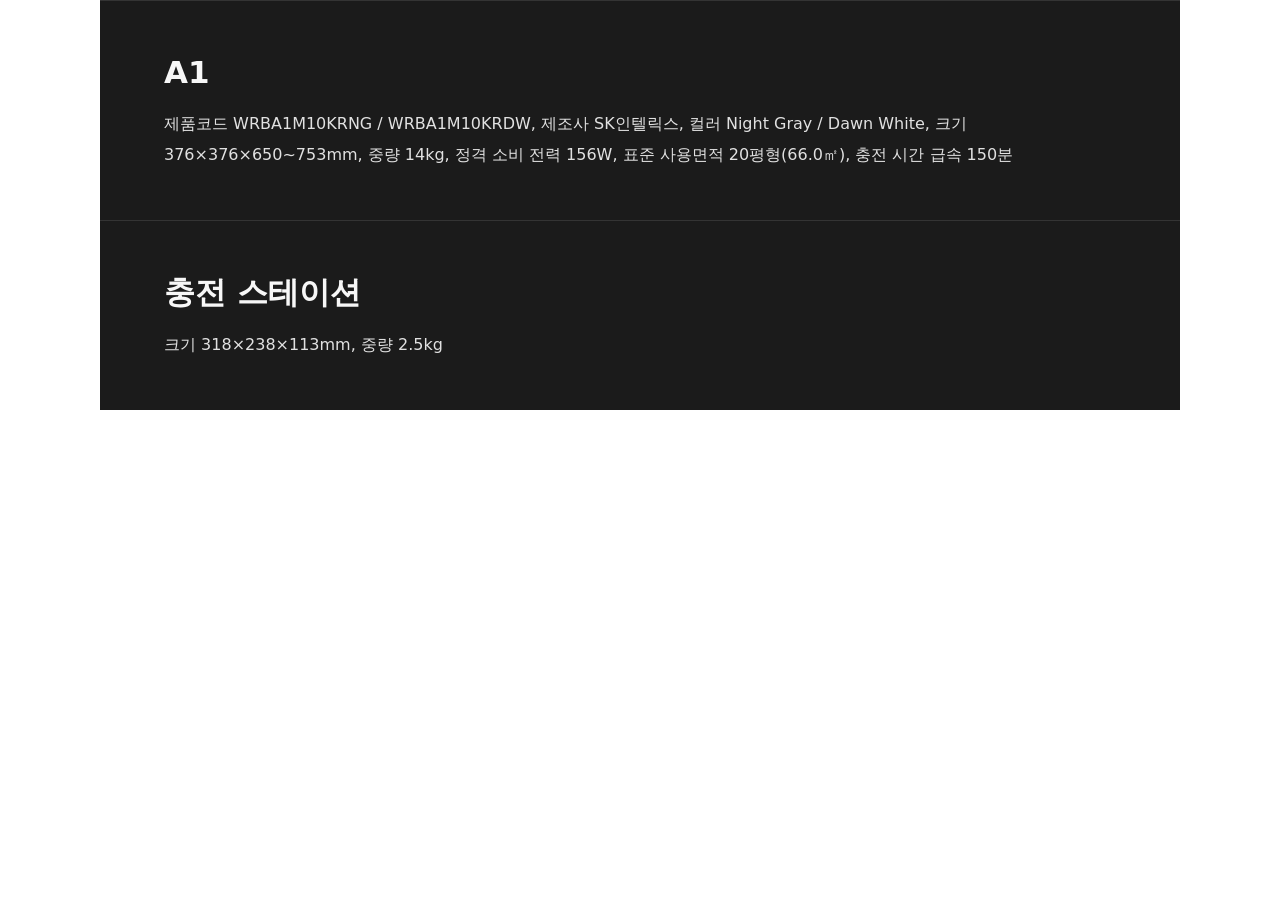
==== commit 3b458985: "fix: gracefully handle broken NAMUHX specification images (v6.11.16)" ====
--- a/namuhx-a1-detail.html
+++ b/namuhx-a1-detail.html
@@ -12,6 +12,12 @@
   /* 구매·판매 페이지로 이동하는 외부 원본링크는 노출하지 않습니다. */
   .namuhx-original-detail .nhx-original-source{display:none}
   #nhx-subdetail-dialog .nhx-subactions a{display:none!important}
+
+  /* 원본 이미지가 404일 때 브라우저의 긴 alt 문구가 겹치지 않도록 보호 */
+  .namuhx-original-detail .nhx-original-body img{font-size:0;color:transparent}
+  .nhx-spec-fallback{background:#1b1b1b;color:#f7f7f7;padding:clamp(20px,4.2vw,50px) clamp(18px,5.3vw,64px);border-top:1px solid #343434;font-family:system-ui,-apple-system,BlinkMacSystemFont,"Malgun Gothic",sans-serif;line-height:1.8}
+  .nhx-spec-fallback h3{font-size:clamp(20px,3vw,31px);font-weight:750;line-height:1.4;margin:0 0 15px}
+  .nhx-spec-fallback p{font-size:clamp(13px,1.8vw,16px);color:#e1e1e1;line-height:1.9;margin:0;white-space:normal;overflow-wrap:anywhere;word-break:keep-all}
 </style>
 <script defer src="./namuhx_subdetails.js?v=1"></script>
 <script defer src="./namuhx_detail.js?v=4"></script>
@@ -25,6 +31,52 @@
   var el=document.getElementById('namuhx-original-view');
   if(window.NAMUHX_DETAIL&&typeof window.NAMUHX_DETAIL.render==='function'){
     el.innerHTML=window.NAMUHX_DETAIL.render();
+    // 고정 이미지 URL이 오래되어 표시되지 않을 경우 dpl 캐시값을 제거하고 1회 재시도.
+    // 실패한 규격 이미지의 내용은 원본 스크립트에 있는 alt 문구만 사용합니다.
+    el.querySelectorAll('.nhx-original-body img').forEach(function(img){
+      var showFallback=function(){
+        if(img.dataset.nhxErrorDone==='1')return;
+        img.dataset.nhxErrorDone='1';
+        var figure=img.closest('figure');
+        if(!figure)return;
+        var src=img.getAttribute('src')||'';
+        if(/\/s11_0[23]\./.test(src)){
+          var originalText=img.getAttribute('alt')||'';
+          var split=originalText.indexOf(' — ');
+          var heading=split>=0?originalText.slice(0,split):'제품 규격';
+          var description=(split>=0?originalText.slice(split+3):originalText).replace(/[·,\s]+$/,'');
+          var replacement=document.createElement('section');
+          replacement.className='nhx-spec-fallback';
+          replacement.setAttribute('aria-label',heading+' · 원본 규격 설명');
+          var h3=document.createElement('h3');
+          h3.textContent=heading;
+          var p=document.createElement('p');
+          p.textContent=description;
+          replacement.appendChild(h3);
+          replacement.appendChild(p);
+          figure.replaceWith(replacement);
+        }else{
+          // 다른 원본 이미지도 로드되지 않으면 깨진 아이콘/대체문구를 표시하지 않음.
+          figure.remove();
+        }
+      };
+      var handleFailure=function(){
+        if(img.dataset.nhxRetry!=='1'){
+          img.dataset.nhxRetry='1';
+          try{
+            var url=new URL(img.src,document.baseURI);
+            if(url.searchParams.has('dpl')){
+              url.searchParams.delete('dpl');
+              img.src=url.href;
+              return;
+            }
+          }catch(e){}
+        }
+        showFallback();
+      };
+      img.addEventListener('error',handleFailure);
+      if(img.complete && img.naturalWidth===0)handleFailure();
+    });
   }else{
     el.innerHTML='<p class="load-state" role="alert">원본 상세정보를 불러오지 못했습니다. 인터넷 연결과 페이지 새로고침을 확인해 주세요.</p>';
   }
